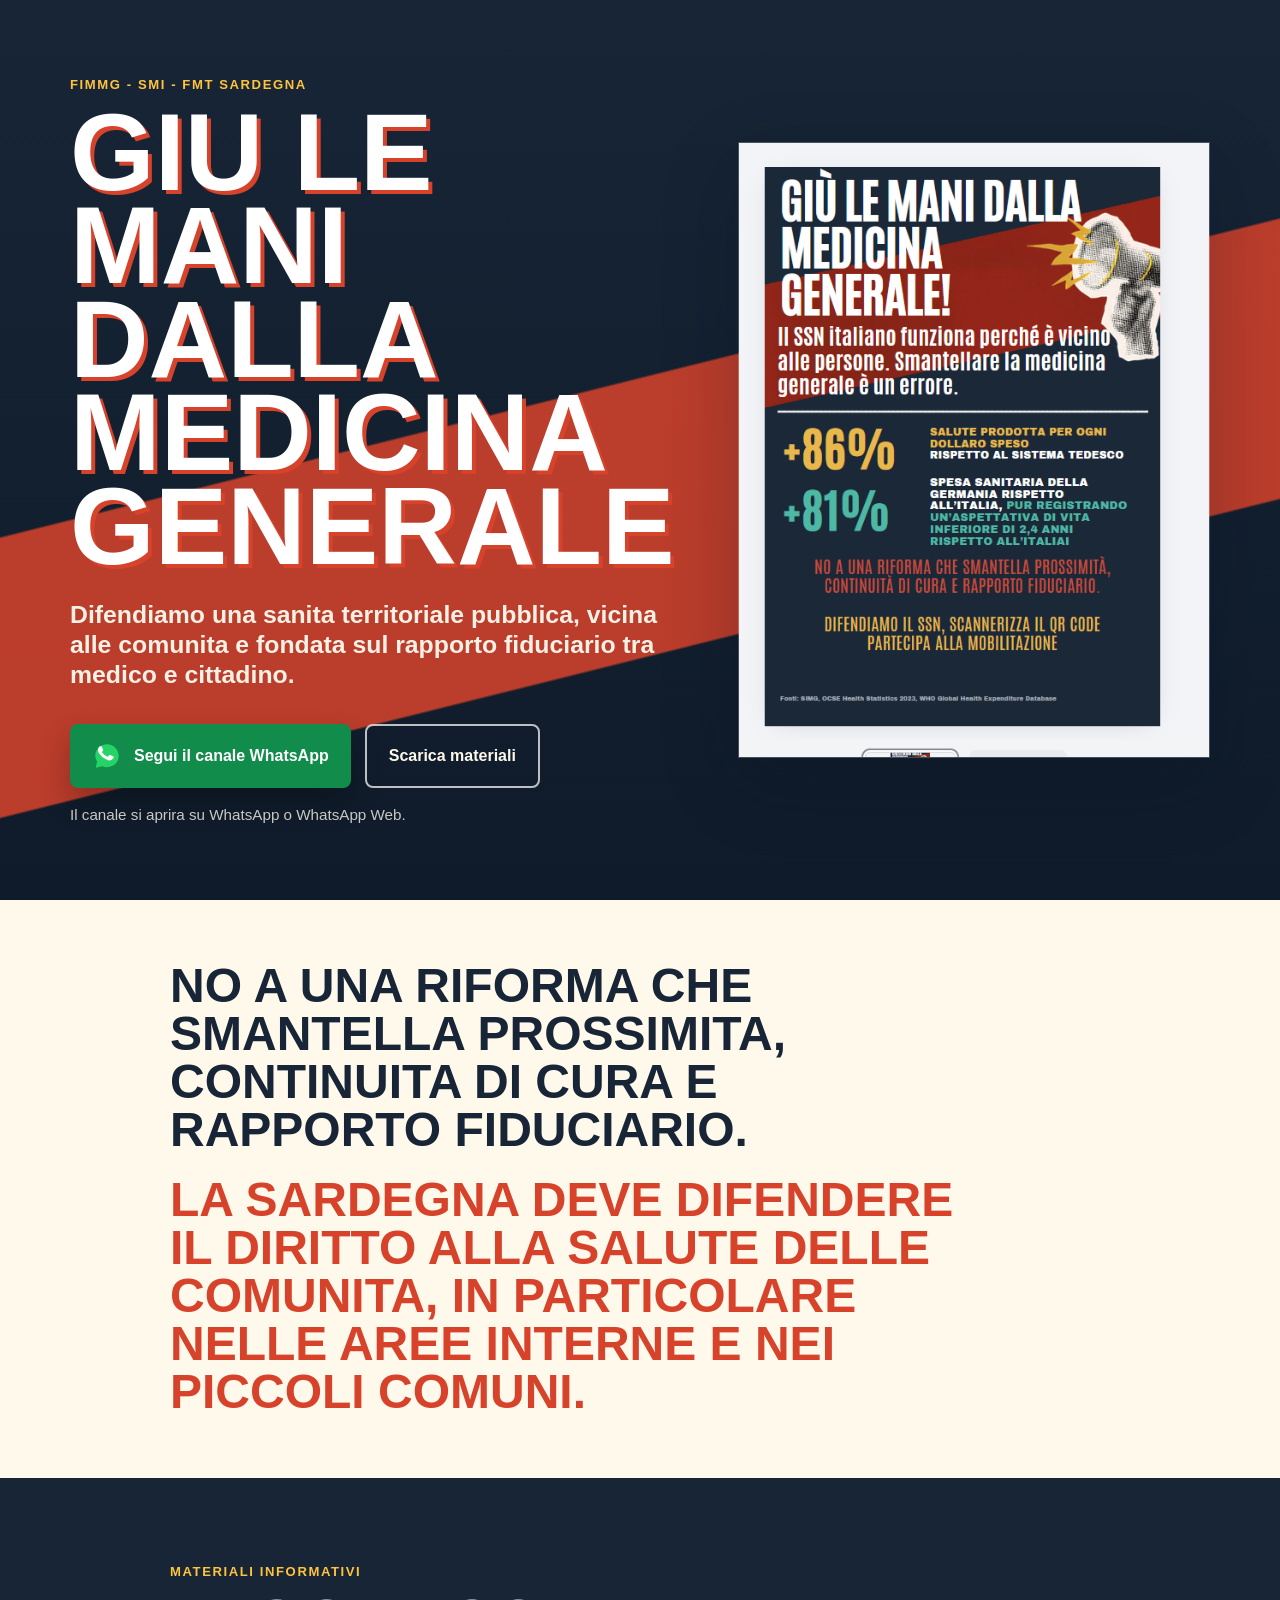
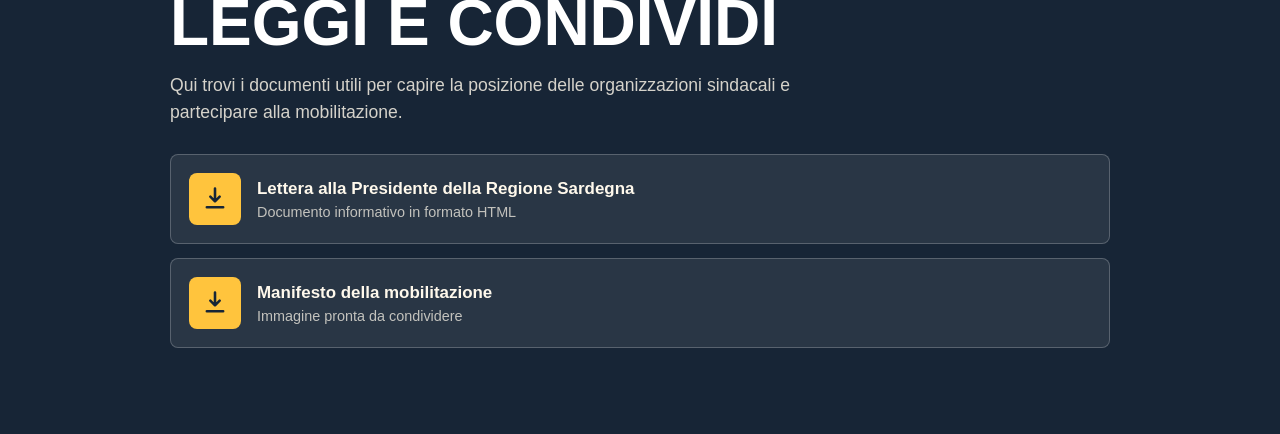
==== index.html @ c5d88d3e "Create WhatsApp QR landing page" ====
<!doctype html>
<html lang="it">
  <head>
    <meta charset="utf-8">
    <meta name="viewport" content="width=device-width, initial-scale=1">
    <meta name="theme-color" content="#172536">
    <meta
      name="description"
      content="Mobilitazione per difendere la medicina generale, la prossimita delle cure e il Servizio Sanitario Nazionale."
    >
    <title>Giu le mani dalla medicina generale</title>
    <link rel="stylesheet" href="styles.css">
  </head>
  <body>
    <main>
      <section class="hero" aria-labelledby="page-title">
        <div class="hero-copy">
          <p class="eyebrow">FIMMG - SMI - FMT Sardegna</p>
          <h1 id="page-title">Giu le mani dalla medicina generale</h1>
          <p class="intro">
            Difendiamo una sanita territoriale pubblica, vicina alle comunita
            e fondata sul rapporto fiduciario tra medico e cittadino.
          </p>

          <div class="actions" aria-label="Azioni principali">
            <a
              class="whatsapp-button"
              href="https://whatsapp.com/channel/INSERISCI-QUI-IL-TUO-CANALE"
              target="_blank"
              rel="noopener noreferrer"
              aria-label="Apri il canale WhatsApp"
            >
              <svg viewBox="0 0 32 32" aria-hidden="true">
                <path d="M16 3.4C9.1 3.4 3.5 8.8 3.5 15.5c0 2.2.7 4.4 1.9 6.2L4 28.6l7-1.7c1.6.8 3.2 1.1 5 1.1 6.9 0 12.5-5.4 12.5-12.1S22.9 3.4 16 3.4Z" fill="currentColor"/>
                <path d="M22.3 18.7c-.3.9-1.9 1.8-2.6 1.9-.7.1-1.5.2-2.5-.2-.6-.2-1.3-.4-2.3-.9-4-1.7-6.7-5.7-6.9-5.9-.2-.3-1.6-2.1-1.6-4.1s1-2.9 1.4-3.3c.4-.4.8-.5 1.1-.5h.8c.3 0 .6 0 .9.6.3.8 1.1 2.8 1.2 3 .1.2.2.5.1.7-.1.3-.2.4-.3.6-.2.2-.4.4-.6.6-.2.2-.4.4-.1.8.2.4 1 1.7 2.2 2.7 1.5 1.3 2.8 1.7 3.2 1.9.4.2.7.1.9-.1.2-.3 1-1.2 1.3-1.5.3-.4.5-.3.9-.2.4.2 2.4 1.1 2.8 1.3.4.2.7.3.8.5.1.1.1 1-.2 2Z" fill="#fff"/>
              </svg>
              <span>Segui il canale WhatsApp</span>
            </a>
            <a class="secondary-button" href="#materiali">Scarica materiali</a>
          </div>

          <p class="note">Il canale si aprira su WhatsApp o WhatsApp Web.</p>
        </div>

        <figure class="poster-preview">
          <img src="assets/manifesto.png" alt="Manifesto Giu le mani dalla medicina generale">
        </figure>
      </section>

      <section class="message-band" aria-label="Messaggio della mobilitazione">
        <div class="message-inner">
          <p>
            No a una riforma che smantella prossimita, continuita di cura e
            rapporto fiduciario.
          </p>
          <p>
            La Sardegna deve difendere il diritto alla salute delle comunita,
            in particolare nelle aree interne e nei piccoli comuni.
          </p>
        </div>
      </section>

      <section class="materials" id="materiali" aria-labelledby="materials-title">
        <div class="section-heading">
          <p class="eyebrow">Materiali informativi</p>
          <h2 id="materials-title">Leggi e condividi</h2>
          <p>
            Qui trovi i documenti utili per capire la posizione delle
            organizzazioni sindacali e partecipare alla mobilitazione.
          </p>
        </div>

        <div class="download-list">
          <a class="download-item" href="materiali/lettera-regione-sardegna.html" download>
            <span class="download-icon" aria-hidden="true">
              <svg viewBox="0 0 24 24">
                <path d="M12 3v11m0 0 4-4m-4 4-4-4M5 19h14"/>
              </svg>
            </span>
            <span>
              <strong>Lettera alla Presidente della Regione Sardegna</strong>
              <small>Documento informativo in formato HTML</small>
            </span>
          </a>

          <a class="download-item" href="assets/manifesto.png" download>
            <span class="download-icon" aria-hidden="true">
              <svg viewBox="0 0 24 24">
                <path d="M12 3v11m0 0 4-4m-4 4-4-4M5 19h14"/>
              </svg>
            </span>
            <span>
              <strong>Manifesto della mobilitazione</strong>
              <small>Immagine pronta da condividere</small>
            </span>
          </a>
        </div>
      </section>
    </main>
  </body>
</html>
---- styles.css ----
:root {
  color-scheme: light;
  --ink: #172536;
  --cream: #f7f1e5;
  --paper: #fff9ec;
  --red: #d7422b;
  --yellow: #ffc43d;
  --teal: #55c6bf;
  --green: #128c4b;
  --whatsapp: #25d366;
  --line: rgba(255, 255, 255, 0.22);
  --shadow: 0 24px 70px rgba(10, 18, 30, 0.24);
}

* {
  box-sizing: border-box;
}

html {
  min-height: 100%;
  scroll-behavior: smooth;
}

body {
  min-height: 100vh;
  margin: 0;
  font-family: Arial, Helvetica, sans-serif;
  color: var(--paper);
  background: var(--ink);
}

body::before {
  position: fixed;
  inset: 0;
  z-index: -1;
  content: "";
  background:
    linear-gradient(166deg, transparent 0 44%, rgba(215, 66, 43, 0.86) 44.2% 67%, transparent 67.2%),
    linear-gradient(180deg, #172536 0%, #0f1b2a 100%);
}

main {
  overflow: hidden;
}

.hero {
  width: min(1180px, 100%);
  min-height: 100vh;
  display: grid;
  grid-template-columns: minmax(0, 1.05fr) minmax(280px, 0.82fr);
  align-items: center;
  gap: clamp(24px, 5vw, 64px);
  margin: 0 auto;
  padding: clamp(28px, 6vw, 72px) 20px;
}

.hero-copy {
  max-width: 680px;
}

.eyebrow {
  margin: 0 0 14px;
  color: var(--yellow);
  font-size: 0.82rem;
  font-weight: 900;
  letter-spacing: 0.12em;
  text-transform: uppercase;
}

h1,
h2 {
  margin: 0;
  font-weight: 900;
  letter-spacing: 0;
  text-transform: uppercase;
}

h1 {
  max-width: 10ch;
  color: #ffffff;
  font-size: clamp(3rem, 10vw, 6.8rem);
  line-height: 0.86;
  text-shadow: 4px 4px 0 var(--red);
}

h2 {
  color: #ffffff;
  font-size: clamp(2rem, 5vw, 4.2rem);
  line-height: 0.95;
}

.intro {
  max-width: 650px;
  margin: 26px 0 0;
  color: var(--cream);
  font-size: clamp(1.12rem, 2.2vw, 1.55rem);
  font-weight: 800;
  line-height: 1.22;
}

.actions {
  display: flex;
  flex-wrap: wrap;
  gap: 14px;
  margin-top: 34px;
}

.whatsapp-button,
.secondary-button,
.download-item {
  border-radius: 8px;
  text-decoration: none;
}

.whatsapp-button,
.secondary-button {
  min-height: 62px;
  display: inline-flex;
  align-items: center;
  justify-content: center;
  padding: 17px 22px;
  font-size: 1rem;
  font-weight: 900;
  line-height: 1.1;
  transition: transform 160ms ease, box-shadow 160ms ease, background 160ms ease;
}

.whatsapp-button {
  gap: 12px;
  color: #ffffff;
  background: var(--green);
  box-shadow: 0 14px 30px rgba(0, 0, 0, 0.24);
}

.whatsapp-button:hover,
.whatsapp-button:focus-visible,
.secondary-button:hover,
.secondary-button:focus-visible,
.download-item:hover,
.download-item:focus-visible {
  transform: translateY(-2px);
}

.whatsapp-button:focus-visible,
.secondary-button:focus-visible,
.download-item:focus-visible {
  outline: 3px solid rgba(255, 196, 61, 0.55);
  outline-offset: 4px;
}

.whatsapp-button svg {
  flex: 0 0 auto;
  width: 30px;
  height: 30px;
  color: var(--whatsapp);
}

.secondary-button {
  color: var(--paper);
  border: 2px solid rgba(255, 255, 255, 0.72);
}

.note {
  margin: 18px 0 0;
  color: rgba(255, 249, 236, 0.78);
  font-size: 0.95rem;
}

.poster-preview {
  margin: 0;
}

.poster-preview img {
  display: block;
  width: 100%;
  max-height: 74vh;
  object-fit: contain;
  border: 1px solid var(--line);
  box-shadow: var(--shadow);
}

.message-band {
  background: var(--paper);
  color: var(--ink);
}

.message-inner {
  width: min(980px, 100%);
  margin: 0 auto;
  padding: clamp(34px, 6vw, 62px) 20px;
}

.message-inner p {
  max-width: 820px;
  margin: 0;
  font-size: clamp(1.35rem, 4vw, 3rem);
  font-weight: 900;
  line-height: 1;
  text-transform: uppercase;
}

.message-inner p + p {
  margin-top: 22px;
  color: var(--red);
}

.materials {
  width: min(980px, 100%);
  margin: 0 auto;
  padding: clamp(48px, 8vw, 86px) 20px;
}

.section-heading {
  max-width: 680px;
}

.section-heading p:not(.eyebrow) {
  margin: 18px 0 0;
  color: rgba(255, 249, 236, 0.82);
  font-size: 1.1rem;
  line-height: 1.55;
}

.download-list {
  display: grid;
  gap: 14px;
  margin-top: 28px;
}

.download-item {
  display: grid;
  grid-template-columns: 52px minmax(0, 1fr);
  align-items: center;
  gap: 16px;
  padding: 18px;
  color: var(--paper);
  background: rgba(255, 255, 255, 0.08);
  border: 1px solid var(--line);
}

.download-icon {
  width: 52px;
  height: 52px;
  display: grid;
  place-items: center;
  color: var(--ink);
  background: var(--yellow);
  border-radius: 8px;
}

.download-icon svg {
  width: 28px;
  height: 28px;
  fill: none;
  stroke: currentColor;
  stroke-linecap: round;
  stroke-linejoin: round;
  stroke-width: 2.2;
}

.download-item strong,
.download-item small {
  display: block;
}

.download-item strong {
  font-size: 1.06rem;
}

.download-item small {
  margin-top: 5px;
  color: rgba(255, 249, 236, 0.72);
  font-size: 0.9rem;
}

@media (max-width: 760px) {
  .hero {
    grid-template-columns: 1fr;
    min-height: auto;
    padding-top: 32px;
  }

  h1 {
    max-width: 9.5ch;
  }

  .poster-preview img {
    max-height: none;
  }

  .actions {
    display: grid;
  }
}
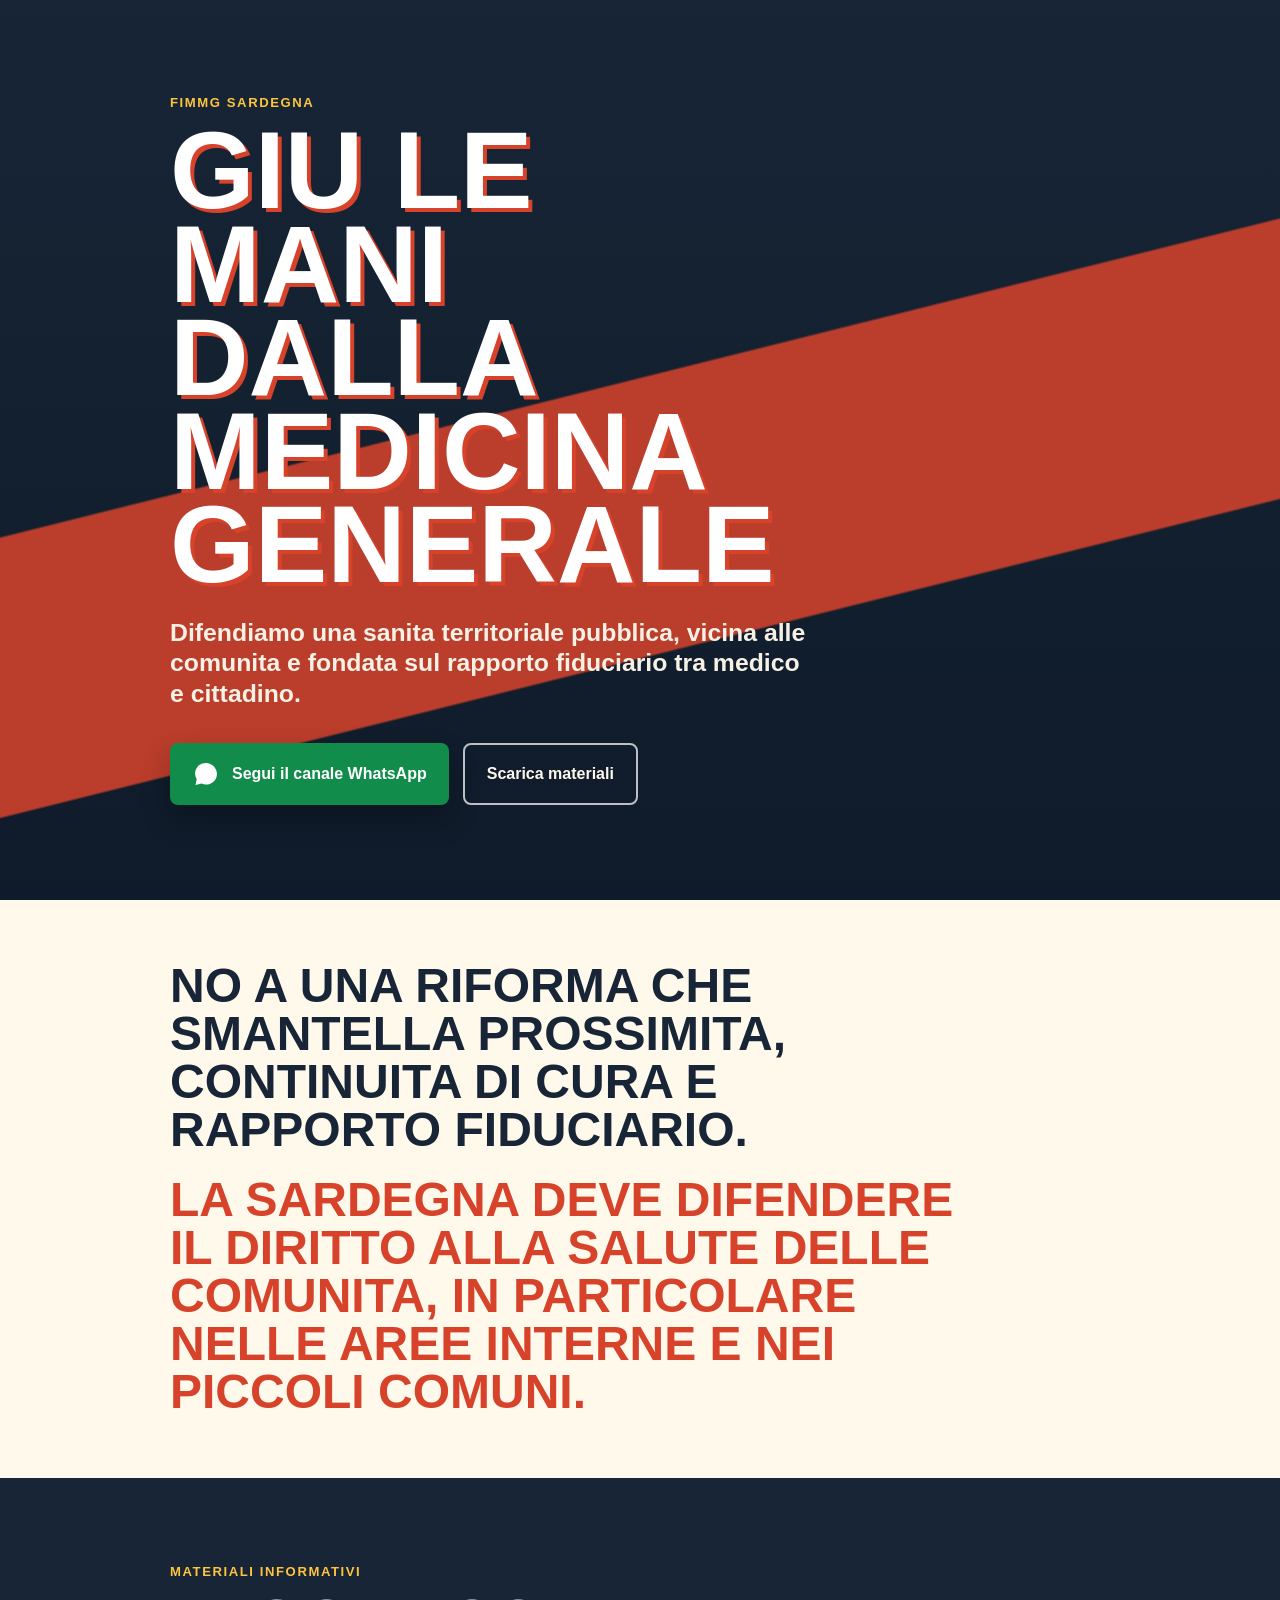
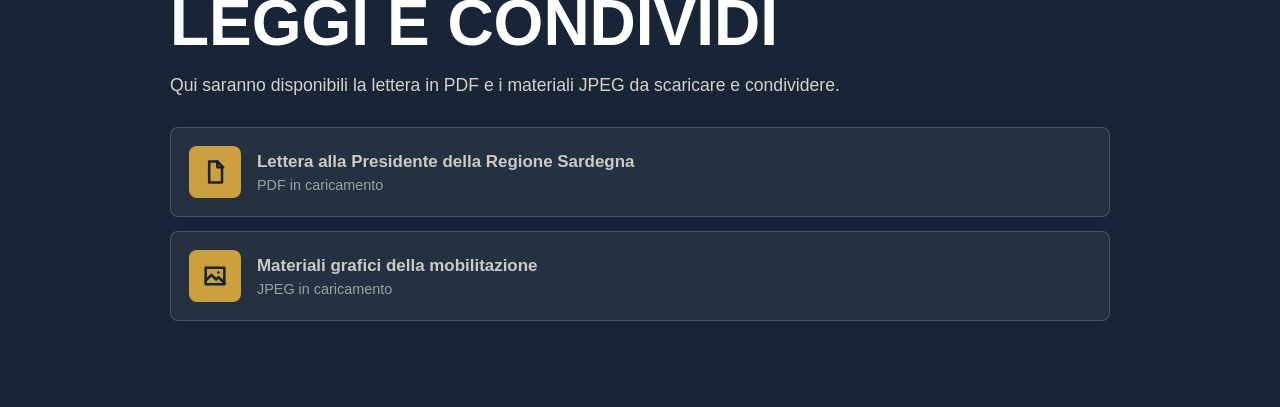
==== commit d5081881: "Refine FIMMG landing content" ====
--- a/index.html
+++ b/index.html
@@ -15,7 +15,7 @@
     <main>
       <section class="hero" aria-labelledby="page-title">
         <div class="hero-copy">
-          <p class="eyebrow">FIMMG - SMI - FMT Sardegna</p>
+          <p class="eyebrow">FIMMG Sardegna</p>
           <h1 id="page-title">Giu le mani dalla medicina generale</h1>
           <p class="intro">
             Difendiamo una sanita territoriale pubblica, vicina alle comunita
@@ -39,12 +39,7 @@
             <a class="secondary-button" href="#materiali">Scarica materiali</a>
           </div>
 
-          <p class="note">Il canale si aprira su WhatsApp o WhatsApp Web.</p>
         </div>
-
-        <figure class="poster-preview">
-          <img src="assets/manifesto.png" alt="Manifesto Giu le mani dalla medicina generale">
-        </figure>
       </section>
 
       <section class="message-band" aria-label="Messaggio della mobilitazione">
@@ -65,35 +60,38 @@
           <p class="eyebrow">Materiali informativi</p>
           <h2 id="materials-title">Leggi e condividi</h2>
           <p>
-            Qui trovi i documenti utili per capire la posizione delle
-            organizzazioni sindacali e partecipare alla mobilitazione.
+            Qui saranno disponibili la lettera in PDF e i materiali JPEG da
+            scaricare e condividere.
           </p>
         </div>
 
         <div class="download-list">
-          <a class="download-item" href="materiali/lettera-regione-sardegna.html" download>
+          <div class="download-item is-pending">
             <span class="download-icon" aria-hidden="true">
               <svg viewBox="0 0 24 24">
-                <path d="M12 3v11m0 0 4-4m-4 4-4-4M5 19h14"/>
+                <path d="M7 3h7l4 4v14H7z"/>
+                <path d="M14 3v5h5"/>
               </svg>
             </span>
             <span>
               <strong>Lettera alla Presidente della Regione Sardegna</strong>
-              <small>Documento informativo in formato HTML</small>
+              <small>PDF in caricamento</small>
             </span>
-          </a>
+          </div>
 
-          <a class="download-item" href="assets/manifesto.png" download>
+          <div class="download-item is-pending">
             <span class="download-icon" aria-hidden="true">
               <svg viewBox="0 0 24 24">
-                <path d="M12 3v11m0 0 4-4m-4 4-4-4M5 19h14"/>
+                <path d="M4 5h16v14H4z"/>
+                <path d="m4 16 5-5 4 4 2-2 5 5"/>
+                <path d="M15 9h.01"/>
               </svg>
             </span>
             <span>
-              <strong>Manifesto della mobilitazione</strong>
-              <small>Immagine pronta da condividere</small>
+              <strong>Materiali grafici della mobilitazione</strong>
+              <small>JPEG in caricamento</small>
             </span>
-          </a>
+          </div>
         </div>
       </section>
     </main>
--- a/styles.css
+++ b/styles.css
@@ -44,18 +44,16 @@
 }
 
 .hero {
-  width: min(1180px, 100%);
+  width: min(980px, 100%);
   min-height: 100vh;
-  display: grid;
-  grid-template-columns: minmax(0, 1.05fr) minmax(280px, 0.82fr);
+  display: flex;
   align-items: center;
-  gap: clamp(24px, 5vw, 64px);
   margin: 0 auto;
   padding: clamp(28px, 6vw, 72px) 20px;
 }
 
 .hero-copy {
-  max-width: 680px;
+  max-width: 760px;
 }
 
 .eyebrow {
@@ -150,33 +148,14 @@
 
 .whatsapp-button svg {
   flex: 0 0 auto;
-  width: 30px;
-  height: 30px;
-  color: var(--whatsapp);
+  width: 28px;
+  height: 28px;
+  color: #ffffff;
 }
 
 .secondary-button {
   color: var(--paper);
   border: 2px solid rgba(255, 255, 255, 0.72);
-}
-
-.note {
-  margin: 18px 0 0;
-  color: rgba(255, 249, 236, 0.78);
-  font-size: 0.95rem;
-}
-
-.poster-preview {
-  margin: 0;
-}
-
-.poster-preview img {
-  display: block;
-  width: 100%;
-  max-height: 74vh;
-  object-fit: contain;
-  border: 1px solid var(--line);
-  box-shadow: var(--shadow);
 }
 
 .message-band {
@@ -238,6 +217,10 @@
   border: 1px solid var(--line);
 }
 
+.download-item.is-pending {
+  opacity: 0.78;
+}
+
 .download-icon {
   width: 52px;
   height: 52px;
@@ -274,20 +257,10 @@
 }
 
 @media (max-width: 760px) {
-  .hero {
-    grid-template-columns: 1fr;
-    min-height: auto;
-    padding-top: 32px;
-  }
-
   h1 {
     max-width: 9.5ch;
   }
 
-  .poster-preview img {
-    max-height: none;
-  }
-
   .actions {
     display: grid;
   }
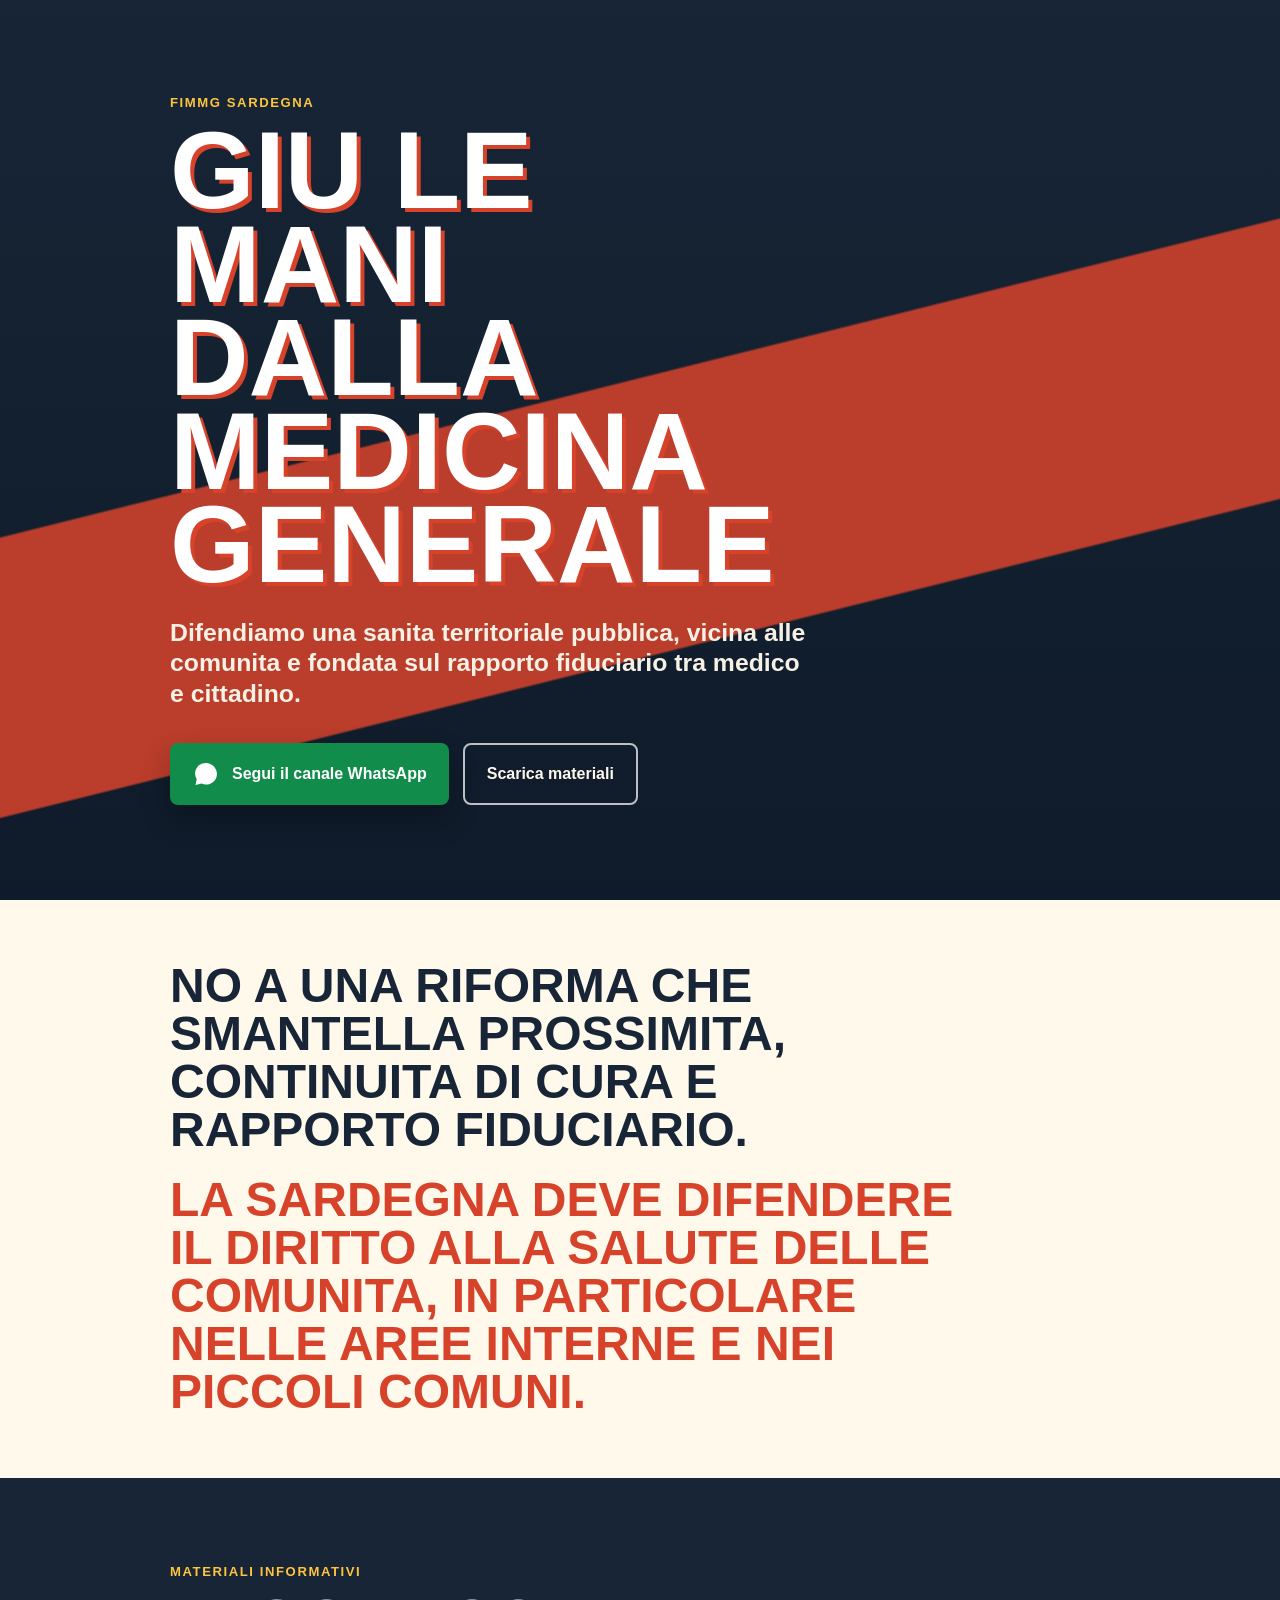
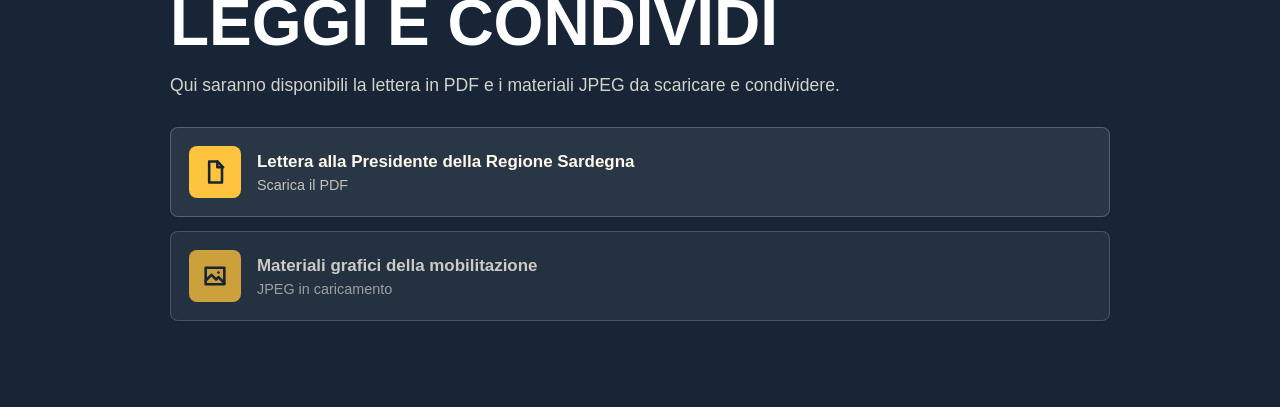
==== commit ec59fced: "Add downloadable letter PDF" ====
--- a/index.html
+++ b/index.html
@@ -66,7 +66,7 @@
         </div>
 
         <div class="download-list">
-          <div class="download-item is-pending">
+          <a class="download-item" href="materiali/lettera-regione-sardegna.pdf" download>
             <span class="download-icon" aria-hidden="true">
               <svg viewBox="0 0 24 24">
                 <path d="M7 3h7l4 4v14H7z"/>
@@ -75,9 +75,9 @@
             </span>
             <span>
               <strong>Lettera alla Presidente della Regione Sardegna</strong>
-              <small>PDF in caricamento</small>
+              <small>Scarica il PDF</small>
             </span>
-          </div>
+          </a>
 
           <div class="download-item is-pending">
             <span class="download-icon" aria-hidden="true">
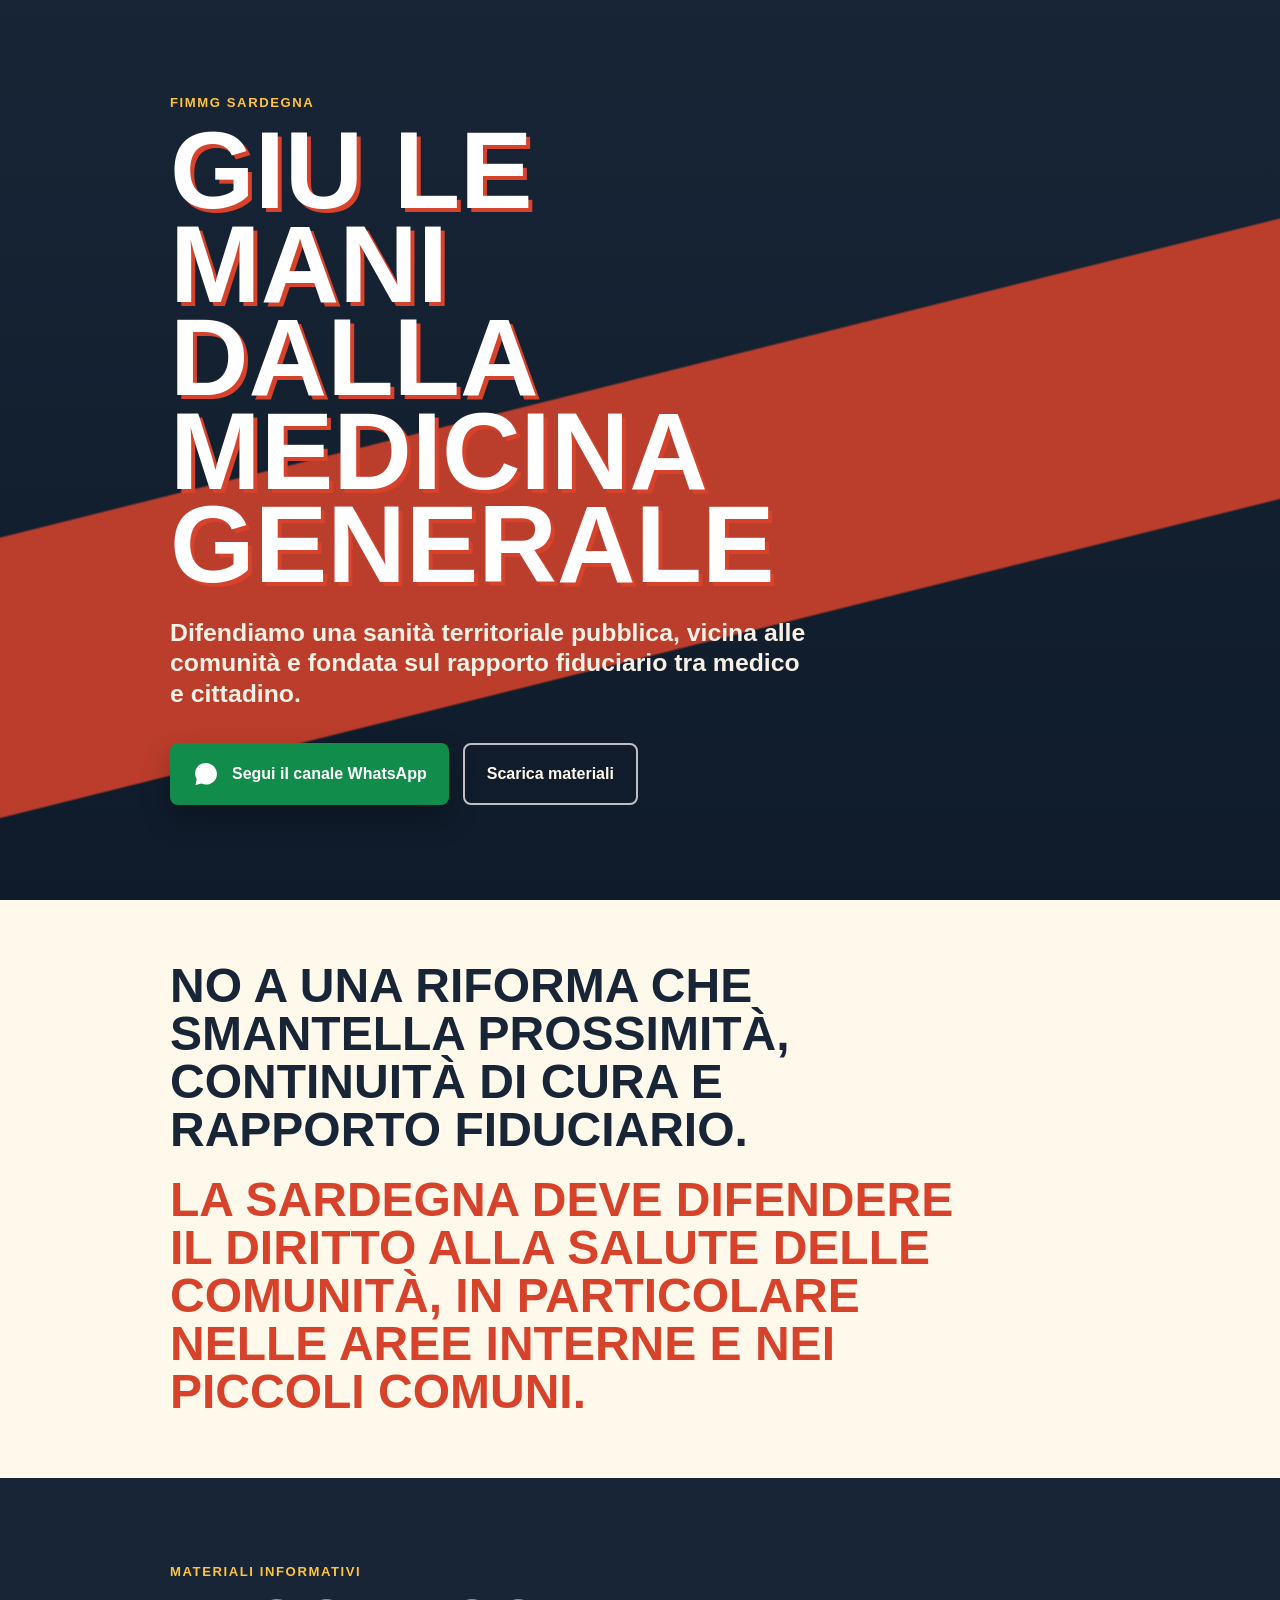
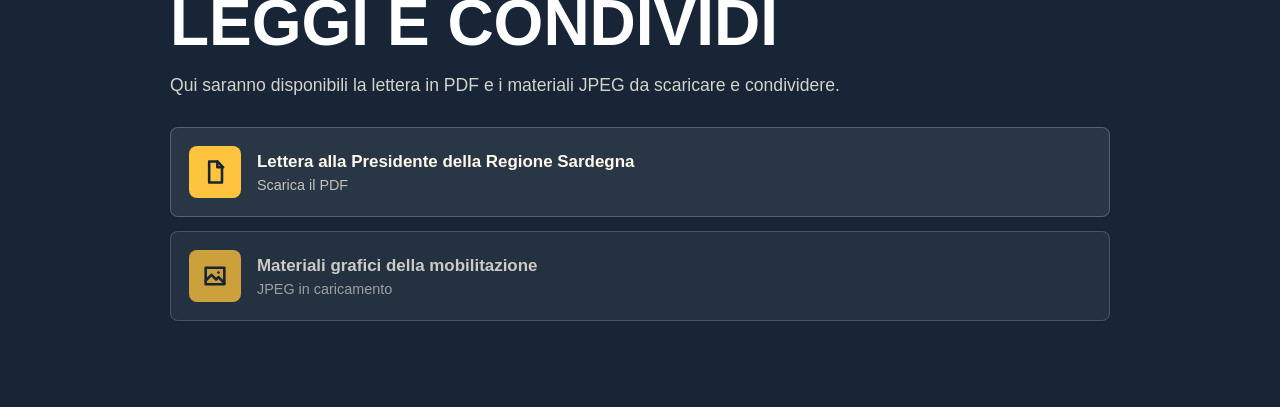
==== commit d4685568: "Fix Italian accents in landing copy" ====
--- a/index.html
+++ b/index.html
@@ -6,7 +6,7 @@
     <meta name="theme-color" content="#172536">
     <meta
       name="description"
-      content="Mobilitazione per difendere la medicina generale, la prossimita delle cure e il Servizio Sanitario Nazionale."
+      content="Mobilitazione per difendere la medicina generale, la prossimità delle cure e il Servizio Sanitario Nazionale."
     >
     <title>Giu le mani dalla medicina generale</title>
     <link rel="stylesheet" href="styles.css">
@@ -18,7 +18,7 @@
           <p class="eyebrow">FIMMG Sardegna</p>
           <h1 id="page-title">Giu le mani dalla medicina generale</h1>
           <p class="intro">
-            Difendiamo una sanita territoriale pubblica, vicina alle comunita
+            Difendiamo una sanità territoriale pubblica, vicina alle comunità
             e fondata sul rapporto fiduciario tra medico e cittadino.
           </p>
 
@@ -45,11 +45,11 @@
       <section class="message-band" aria-label="Messaggio della mobilitazione">
         <div class="message-inner">
           <p>
-            No a una riforma che smantella prossimita, continuita di cura e
+            No a una riforma che smantella prossimità, continuità di cura e
             rapporto fiduciario.
           </p>
           <p>
-            La Sardegna deve difendere il diritto alla salute delle comunita,
+            La Sardegna deve difendere il diritto alla salute delle comunità,
             in particolare nelle aree interne e nei piccoli comuni.
           </p>
         </div>
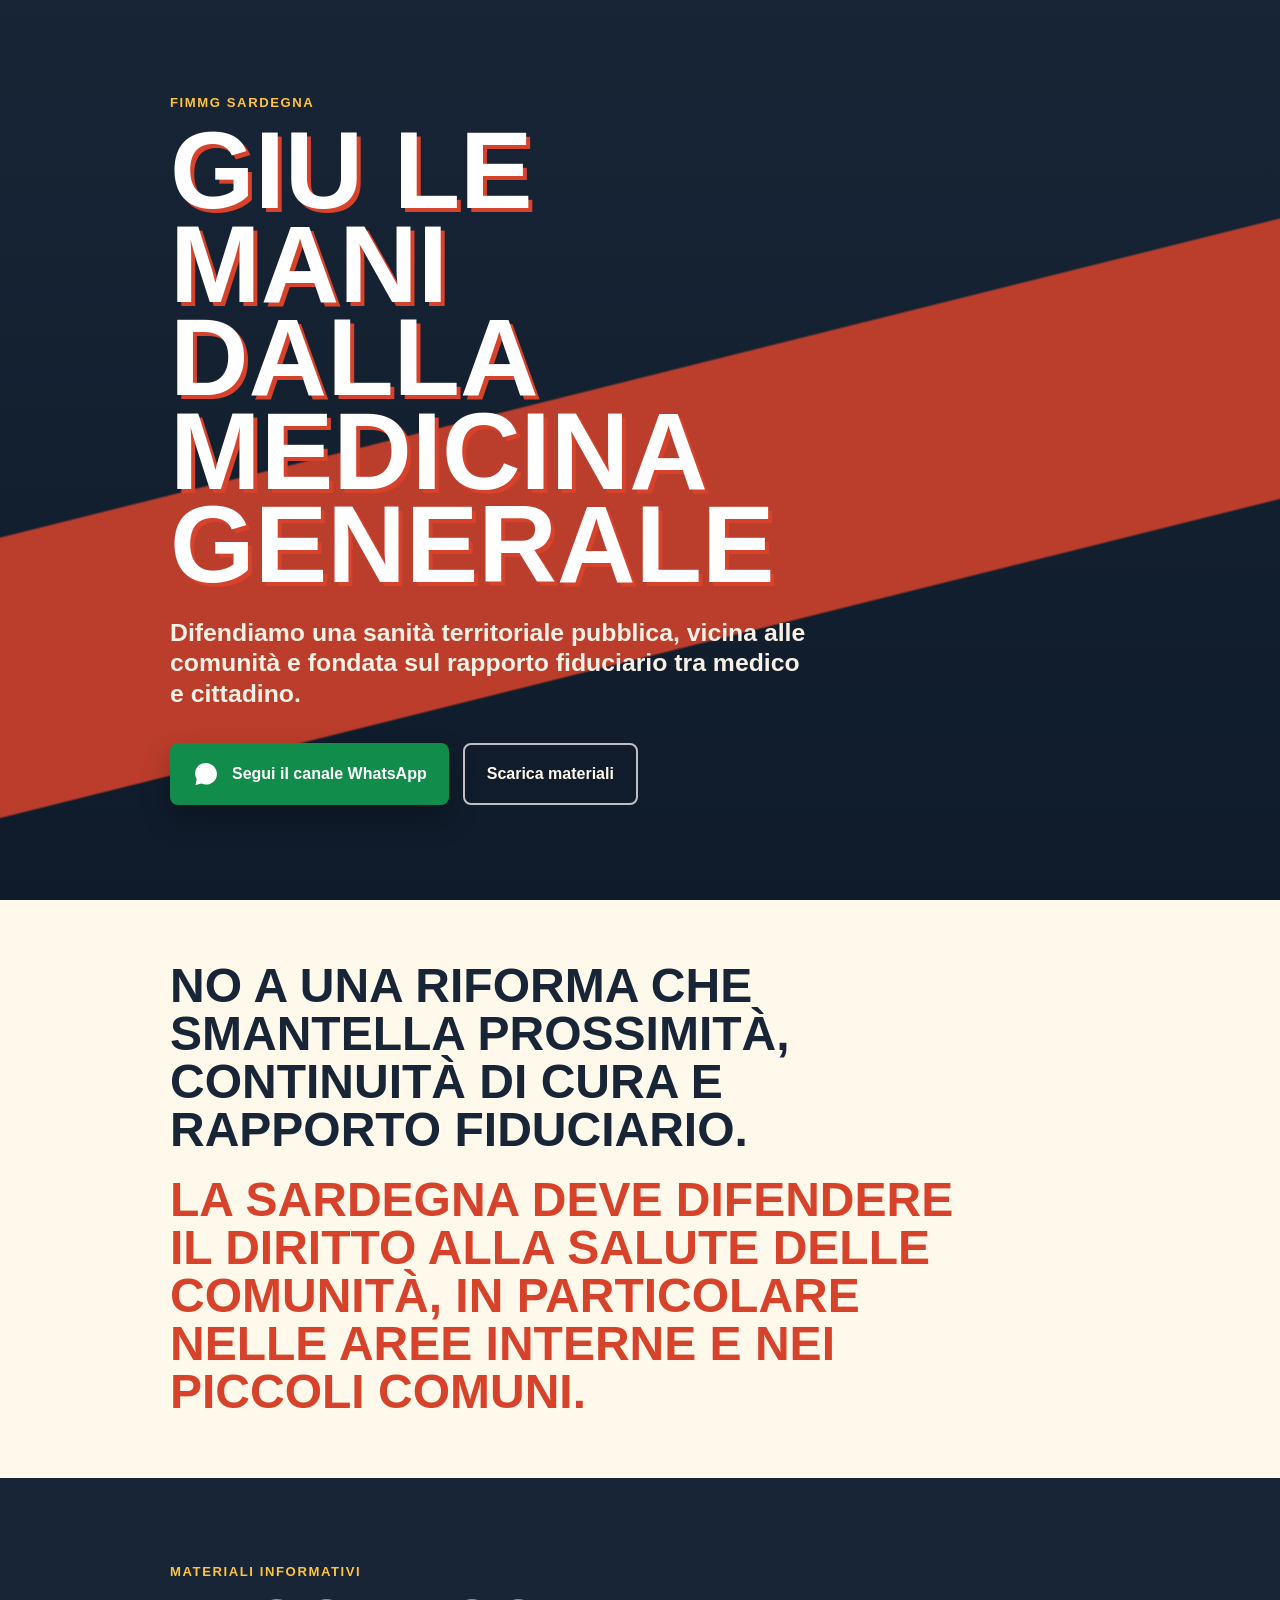
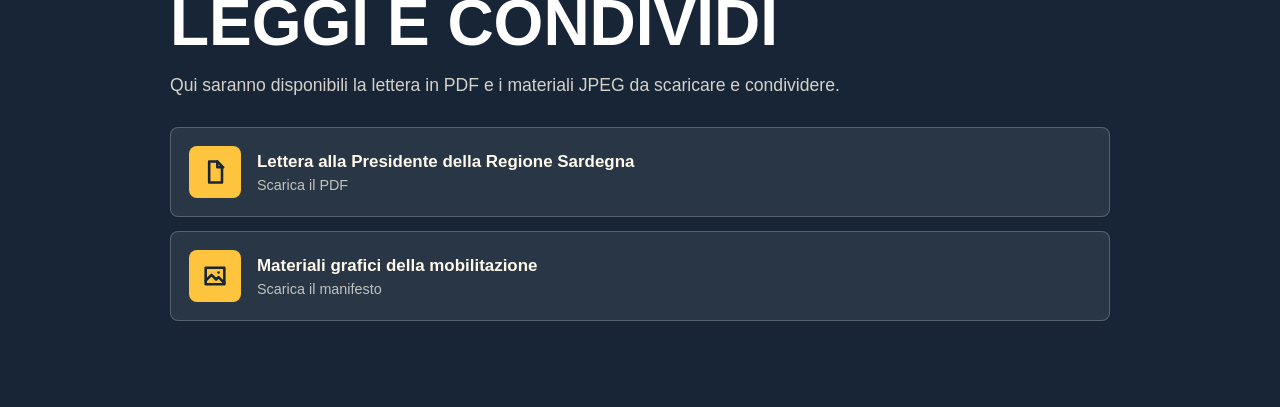
==== commit 2e5a25b6: "Add downloadable campaign poster" ====
--- a/index.html
+++ b/index.html
@@ -25,7 +25,7 @@
           <div class="actions" aria-label="Azioni principali">
             <a
               class="whatsapp-button"
-              href="https://whatsapp.com/channel/INSERISCI-QUI-IL-TUO-CANALE"
+              href="https://whatsapp.com/channel/0029VbCn4oeHltY0nbMgj103"
               target="_blank"
               rel="noopener noreferrer"
               aria-label="Apri il canale WhatsApp"
@@ -79,7 +79,7 @@
             </span>
           </a>
 
-          <div class="download-item is-pending">
+          <a class="download-item" href="assets/manifesto-medicina-generale.png" download>
             <span class="download-icon" aria-hidden="true">
               <svg viewBox="0 0 24 24">
                 <path d="M4 5h16v14H4z"/>
@@ -89,9 +89,9 @@
             </span>
             <span>
               <strong>Materiali grafici della mobilitazione</strong>
-              <small>JPEG in caricamento</small>
+              <small>Scarica il manifesto</small>
             </span>
-          </div>
+          </a>
         </div>
       </section>
     </main>
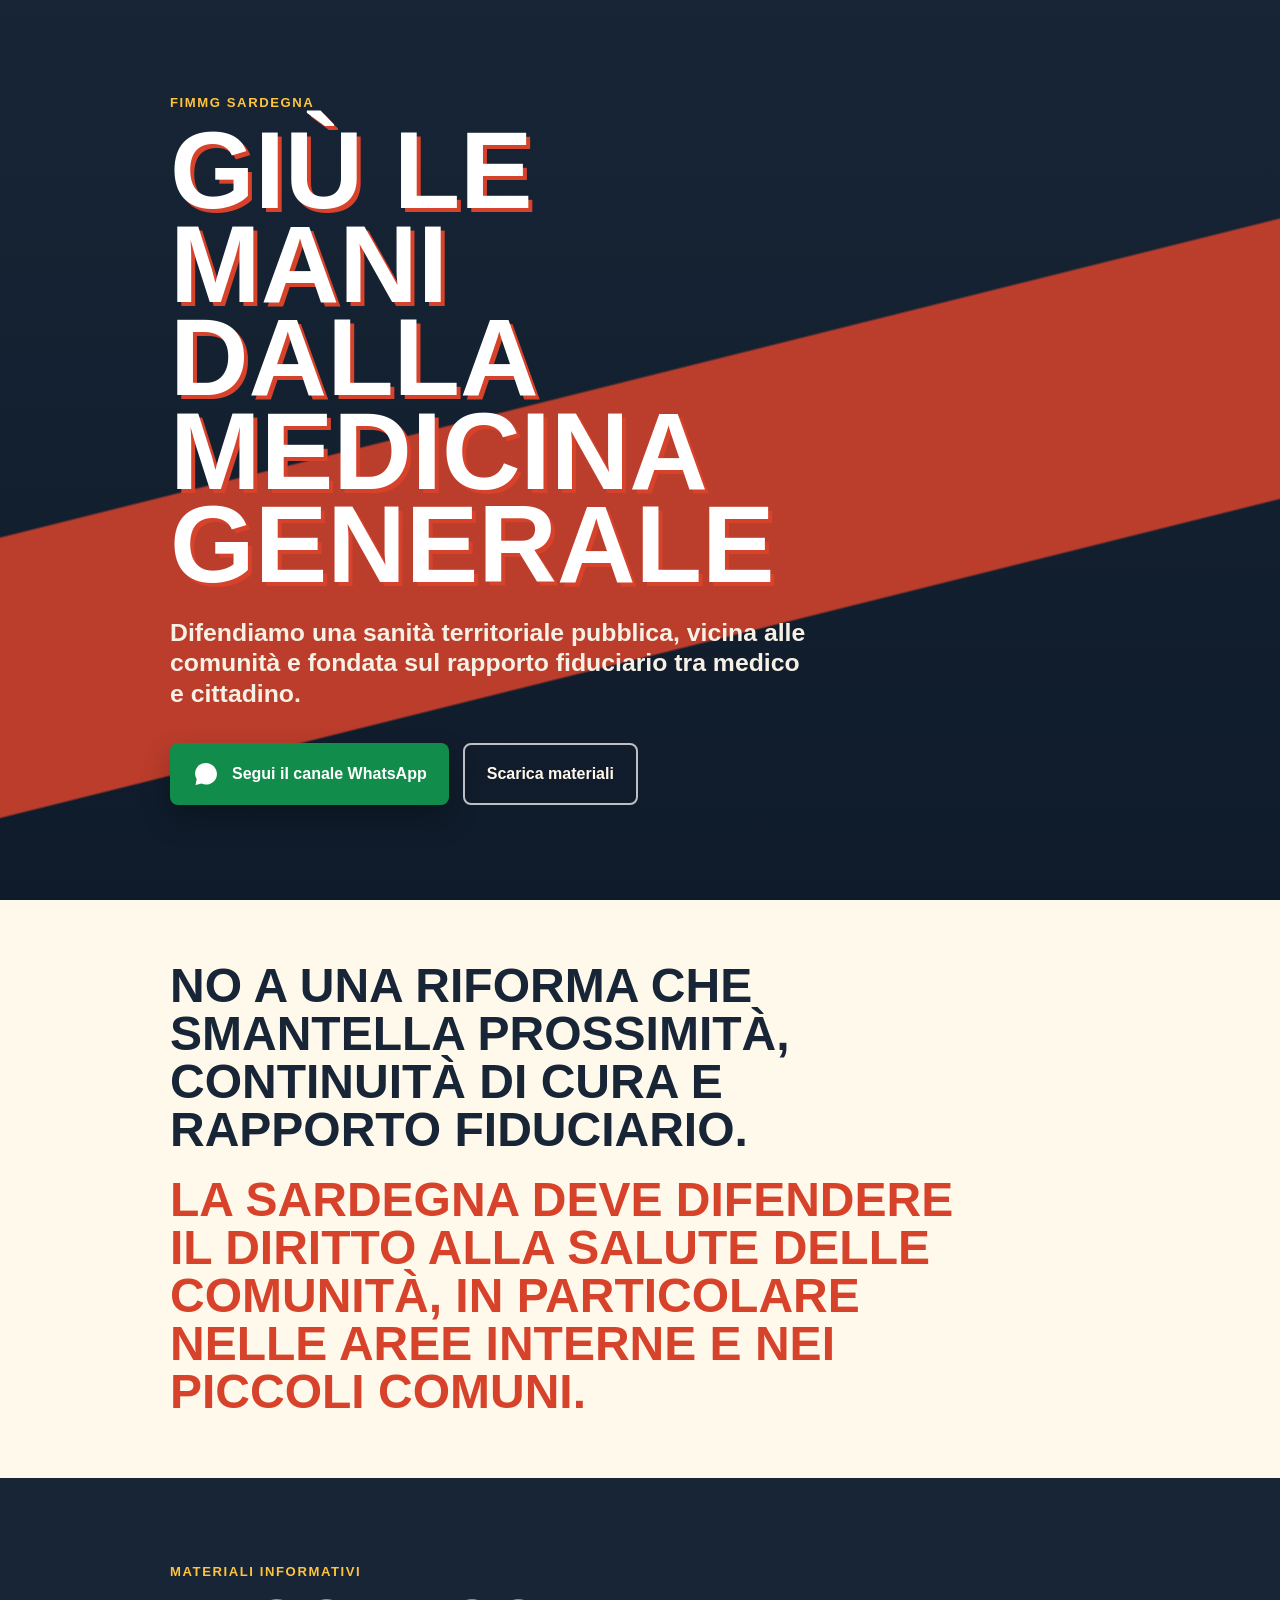
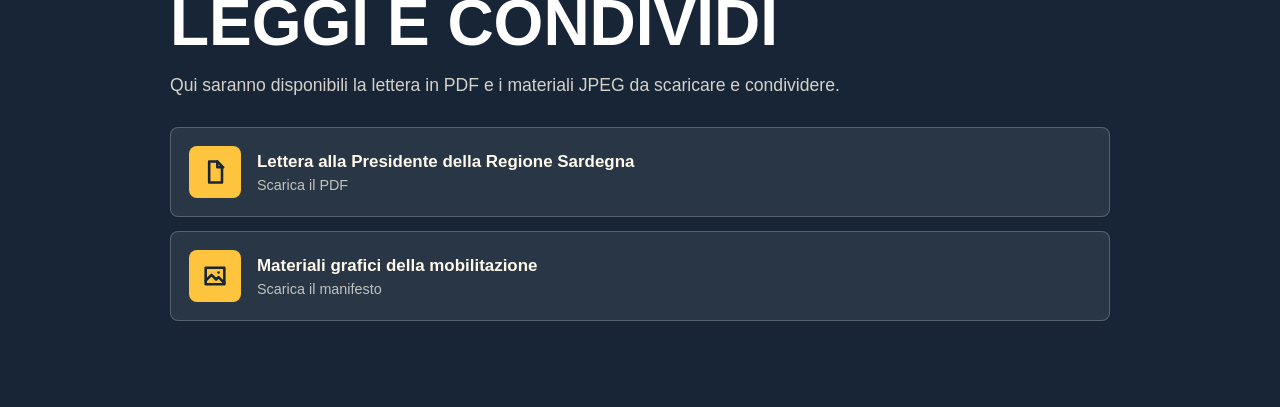
==== commit 6e419723: "Fix accent in landing heading" ====
--- a/index.html
+++ b/index.html
@@ -8,7 +8,7 @@
       name="description"
       content="Mobilitazione per difendere la medicina generale, la prossimità delle cure e il Servizio Sanitario Nazionale."
     >
-    <title>Giu le mani dalla medicina generale</title>
+    <title>Giù le mani dalla medicina generale</title>
     <link rel="stylesheet" href="styles.css">
   </head>
   <body>
@@ -16,7 +16,7 @@
       <section class="hero" aria-labelledby="page-title">
         <div class="hero-copy">
           <p class="eyebrow">FIMMG Sardegna</p>
-          <h1 id="page-title">Giu le mani dalla medicina generale</h1>
+          <h1 id="page-title">Giù le mani dalla medicina generale</h1>
           <p class="intro">
             Difendiamo una sanità territoriale pubblica, vicina alle comunità
             e fondata sul rapporto fiduciario tra medico e cittadino.
